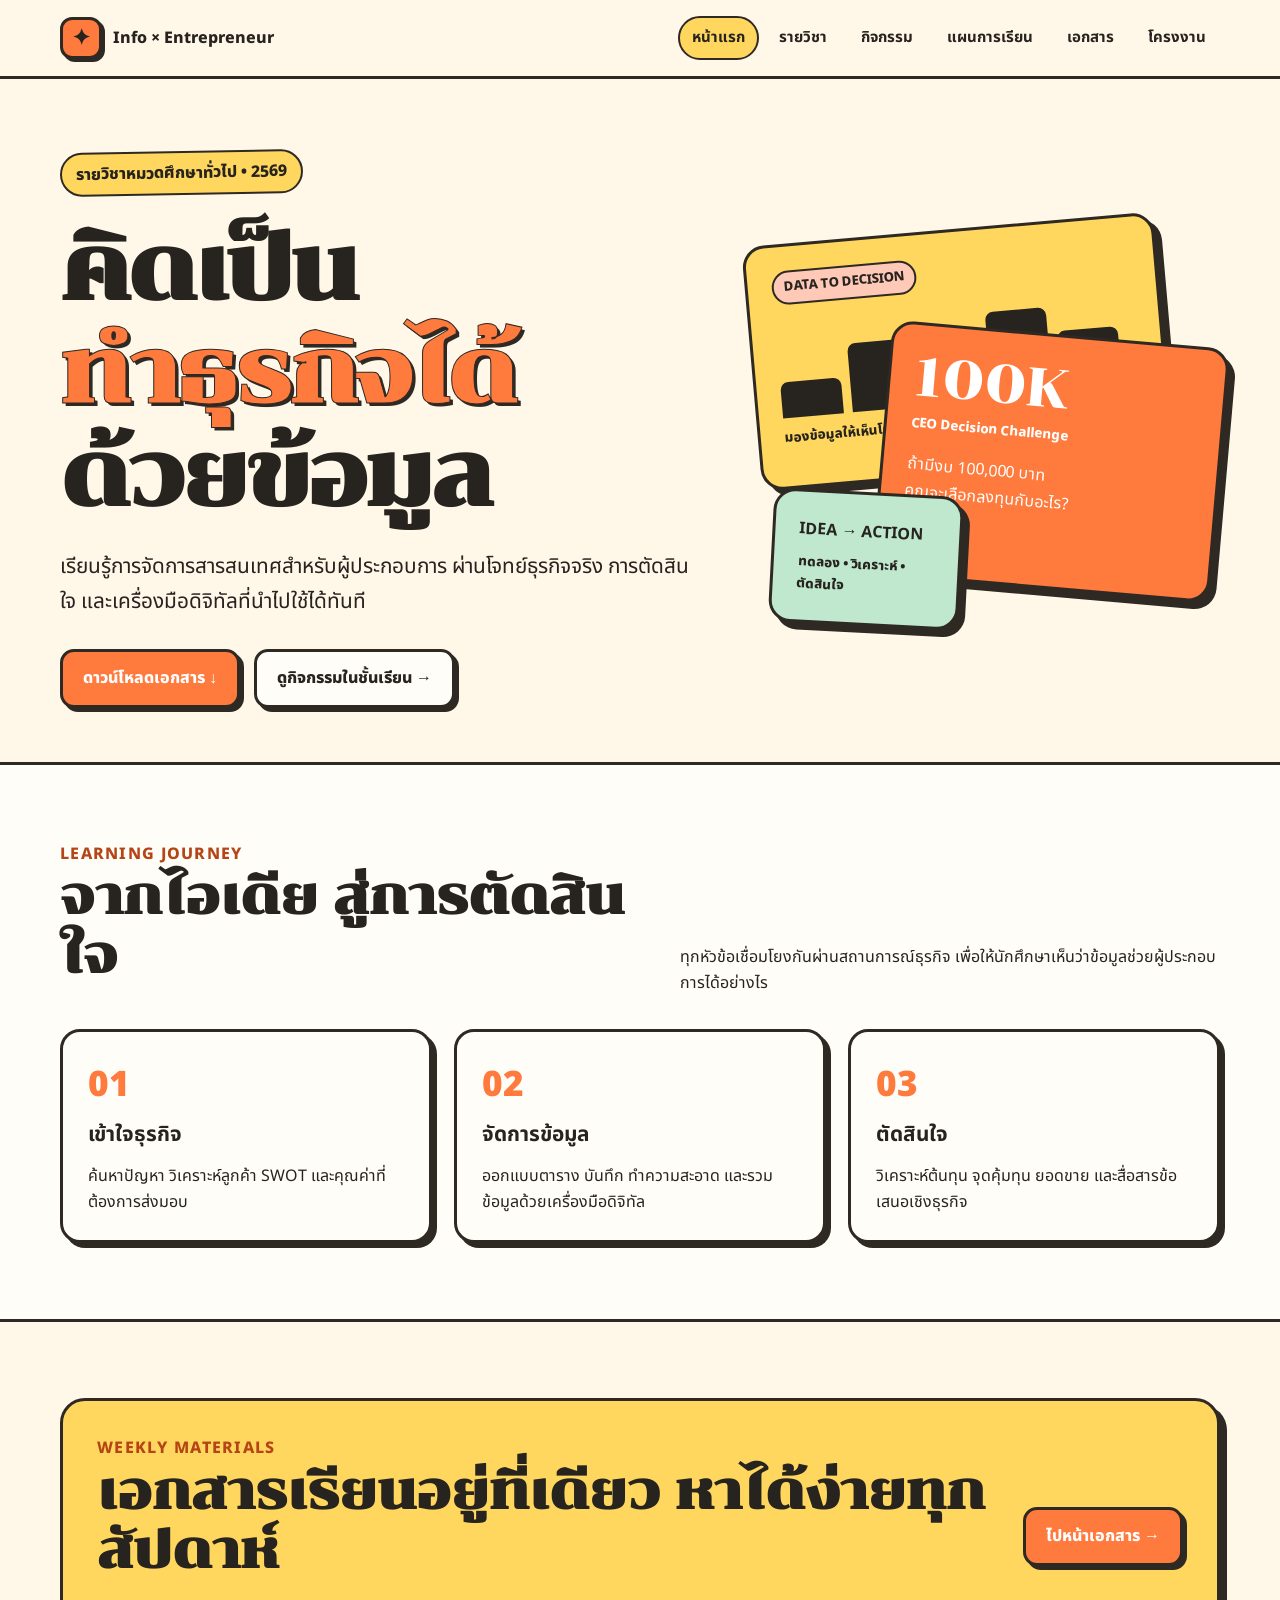
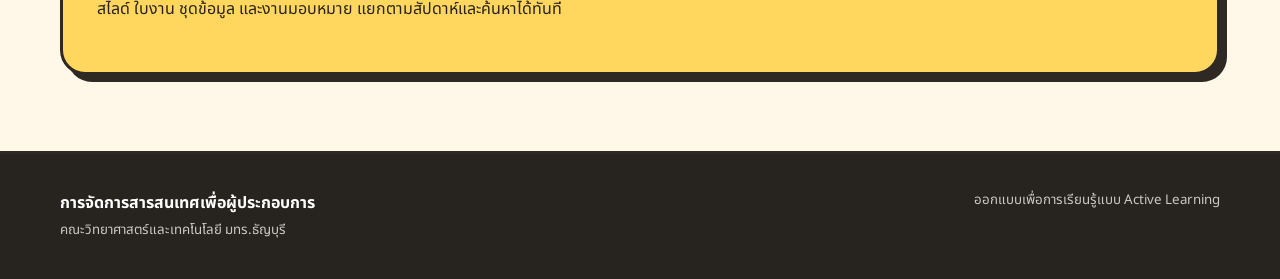
==== index.html @ f2b23de6 "Add files via upload" ====
<!doctype html><html lang="th"><head><meta charset="utf-8"><meta name="viewport" content="width=device-width,initial-scale=1"><meta name="description" content="เว็บไซต์รายวิชาการจัดการสารสนเทศเพื่อผู้ประกอบการ"><title>การจัดการสารสนเทศเพื่อผู้ประกอบการ</title><link rel="stylesheet" href="assets/style.css"></head><body>
<header class="site-header"><nav class="nav container"><a class="brand" href="index.html"><span class="brand-mark"><span>✦</span></span><span>Info × Entrepreneur</span></a><button class="menu-btn" aria-label="เปิดเมนู">เมนู</button><div class="nav-links"><a class="active" href="index.html">หน้าแรก</a><a href="course.html">รายวิชา</a><a href="activities.html">กิจกรรม</a><a href="weekly.html">แผนการเรียน</a><a href="documents.html">เอกสาร</a><a href="project.html">โครงงาน</a></div></nav></header>
<main><section class="hero"><div class="container hero-grid"><div><span class="eyebrow">รายวิชาหมวดศึกษาทั่วไป • 2569</span><h1>คิดเป็น<br><span class="accent">ทำธุรกิจได้</span><br>ด้วยข้อมูล</h1><p class="lead">เรียนรู้การจัดการสารสนเทศสำหรับผู้ประกอบการ ผ่านโจทย์ธุรกิจจริง การตัดสินใจ และเครื่องมือดิจิทัลที่นำไปใช้ได้ทันที</p><div class="actions"><a class="btn primary" href="documents.html">ดาวน์โหลดเอกสาร ↓</a><a class="btn" href="activities.html">ดูกิจกรรมในชั้นเรียน →</a></div></div><div class="collage" aria-label="ภาพประกอบข้อมูลและธุรกิจ"><div class="tile tile-a"><span class="tag">DATA TO DECISION</span><div class="chart"><i></i><i></i><i></i><i></i><i></i></div><small>มองข้อมูลให้เห็นโอกาส</small></div><div class="tile tile-b"><div class="big">100K</div><small>CEO Decision Challenge</small><p>ถ้ามีงบ 100,000 บาท<br>คุณจะเลือกลงทุนกับอะไร?</p></div><div class="tile tile-c"><strong>IDEA → ACTION</strong><small>ทดลอง • วิเคราะห์ • ตัดสินใจ</small></div></div></div></section>
<section class="section alt"><div class="container"><div class="section-head"><div><span class="kicker">Learning Journey</span><h2>จากไอเดีย สู่การตัดสินใจ</h2></div><p>ทุกหัวข้อเชื่อมโยงกันผ่านสถานการณ์ธุรกิจ เพื่อให้นักศึกษาเห็นว่าข้อมูลช่วยผู้ประกอบการได้อย่างไร</p></div><div class="grid"><article class="card reveal"><span class="num">01</span><h3>เข้าใจธุรกิจ</h3><p>ค้นหาปัญหา วิเคราะห์ลูกค้า SWOT และคุณค่าที่ต้องการส่งมอบ</p></article><article class="card reveal"><span class="num">02</span><h3>จัดการข้อมูล</h3><p>ออกแบบตาราง บันทึก ทำความสะอาด และรวมข้อมูลด้วยเครื่องมือดิจิทัล</p></article><article class="card reveal"><span class="num">03</span><h3>ตัดสินใจ</h3><p>วิเคราะห์ต้นทุน จุดคุ้มทุน ยอดขาย และสื่อสารข้อเสนอเชิงธุรกิจ</p></article></div></div></section>
<section class="section"><div class="container"><div class="banner reveal"><div><span class="kicker">Weekly Materials</span><h2>เอกสารเรียนอยู่ที่เดียว หาได้ง่ายทุกสัปดาห์</h2><p>สไลด์ ใบงาน ชุดข้อมูล และงานมอบหมาย แยกตามสัปดาห์และค้นหาได้ทันที</p></div><a class="btn primary" href="documents.html">ไปหน้าเอกสาร →</a></div></div></section></main>
<footer class="footer"><div class="container footer-row"><div><strong>การจัดการสารสนเทศเพื่อผู้ประกอบการ</strong><br><small>คณะวิทยาศาสตร์และเทคโนโลยี มทร.ธัญบุรี</small></div><small>ออกแบบเพื่อการเรียนรู้แบบ Active Learning</small></div></footer><script src="assets/script.js"></script></body></html>
---- assets/style.css ----
@import url('https://fonts.googleapis.com/css2?family=Chonburi&family=Noto+Sans+Thai:wght@400;500;600;700;800&display=swap');

:root{--orange:#ff7a3d;--deep:#27231f;--yellow:#ffd75e;--cream:#fff7e8;--paper:#fffdf8;--pink:#ffc9b8;--mint:#bfe8ce;--line:#2f2924;--shadow:7px 7px 0 var(--line)}
*{box-sizing:border-box}html{scroll-behavior:smooth}body{margin:0;background:var(--cream);color:var(--deep);font-family:'Noto Sans Thai',sans-serif;font-size:16px;line-height:1.65}a{color:inherit;text-decoration:none}button,input{font:inherit}.container{width:min(1160px,calc(100% - 32px));margin:auto}
.site-header{position:sticky;top:0;z-index:20;background:rgba(255,247,232,.92);border-bottom:3px solid var(--line);backdrop-filter:blur(10px)}.nav{min-height:76px;display:flex;align-items:center;justify-content:space-between;gap:24px}.brand{display:flex;align-items:center;gap:11px;font-weight:800}.brand-mark{width:42px;height:42px;border:3px solid var(--line);border-radius:12px;background:var(--orange);box-shadow:3px 3px 0 var(--line);display:grid;place-items:center}.brand-mark span{font-size:1.4rem}.nav-links{display:flex;align-items:center;gap:6px;flex-wrap:wrap}.nav-links a{padding:8px 12px;border:2px solid transparent;border-radius:999px;font-size:.94rem;font-weight:700}.nav-links a:hover,.nav-links a.active{border-color:var(--line);background:var(--yellow)}.menu-btn{display:none;background:var(--yellow);border:2px solid var(--line);border-radius:10px;padding:8px 12px}
.hero{padding:72px 0 54px;overflow:hidden}.hero-grid{display:grid;grid-template-columns:1.15fr .85fr;gap:56px;align-items:center}.eyebrow{display:inline-flex;gap:8px;align-items:center;background:var(--yellow);border:2px solid var(--line);border-radius:999px;padding:7px 14px;font-weight:800;transform:rotate(-1deg)}h1,h2,h3{line-height:1.15;margin-top:0}h1{font-family:'Chonburi','Noto Sans Thai',sans-serif;font-size:clamp(3rem,7vw,6.5rem);letter-spacing:-.035em;margin:22px 0 24px}.accent{color:var(--orange);text-shadow:3px 3px 0 var(--line);-webkit-text-stroke:1px var(--line)}.lead{font-size:clamp(1.05rem,2vw,1.3rem);max-width:690px}.actions{display:flex;gap:14px;flex-wrap:wrap;margin-top:30px}.btn{display:inline-flex;align-items:center;justify-content:center;gap:9px;border:3px solid var(--line);border-radius:14px;padding:13px 20px;font-weight:800;background:var(--paper);box-shadow:4px 4px 0 var(--line);transition:.2s}.btn.primary{background:var(--orange);color:#fff}.btn:hover{transform:translate(3px,3px);box-shadow:1px 1px 0 var(--line)}
.collage{position:relative;min-height:430px}.tile{position:absolute;border:3px solid var(--line);box-shadow:var(--shadow);padding:24px;border-radius:22px;transition:.25s}.tile:hover{transform:rotate(0) scale(1.03)!important}.tile-a{inset:15px 56px 170px 0;background:var(--yellow);transform:rotate(-5deg)}.tile-b{inset:120px 0 55px 130px;background:var(--orange);color:white;transform:rotate(5deg)}.tile-c{left:20px;bottom:18px;width:190px;background:var(--mint);transform:rotate(3deg)}.tile .big{font-family:'Chonburi',sans-serif;font-size:3.4rem;line-height:1}.tile small{display:block;font-weight:800;margin-top:10px}.chart{height:95px;display:flex;align-items:end;gap:9px;margin-top:18px}.chart i{display:block;width:17%;background:var(--deep);border-radius:8px 8px 0 0;animation:grow .9s ease both}.chart i:nth-child(1){height:38%}.chart i:nth-child(2){height:72%}.chart i:nth-child(3){height:54%}.chart i:nth-child(4){height:92%}.chart i:nth-child(5){height:66%}@keyframes grow{from{height:0}}
.section{padding:76px 0}.section.alt{background:var(--paper);border-block:3px solid var(--line)}.section-head{display:flex;justify-content:space-between;align-items:end;gap:22px;margin-bottom:32px}.kicker{color:#b54416;font-weight:800;text-transform:uppercase;letter-spacing:.08em}.section h2,.page-hero h1{font-family:'Chonburi','Noto Sans Thai',sans-serif;font-size:clamp(2.1rem,4vw,3.8rem);margin-bottom:12px}.section-head p{max-width:540px;margin:0}.grid{display:grid;grid-template-columns:repeat(3,1fr);gap:22px}.card{background:var(--paper);border:3px solid var(--line);border-radius:20px;padding:25px;box-shadow:5px 5px 0 var(--line);transition:.2s}.card:hover{transform:translateY(-5px)}.card .num{font-size:2.2rem;font-weight:900;color:var(--orange)}.card h3{font-size:1.3rem;margin:8px 0}.card p{margin-bottom:0}.tag{display:inline-block;border:2px solid var(--line);border-radius:999px;padding:4px 10px;font-size:.82rem;font-weight:800;background:var(--pink)}
.banner{display:grid;grid-template-columns:1fr auto;gap:30px;align-items:center;background:var(--yellow);border:3px solid var(--line);border-radius:25px;padding:34px;box-shadow:var(--shadow)}.banner h2{margin-bottom:7px}.footer{border-top:3px solid var(--line);padding:36px 0;background:var(--deep);color:#fff}.footer-row{display:flex;justify-content:space-between;gap:30px;flex-wrap:wrap}.footer small{opacity:.75}
.page-hero{padding:62px 0 44px}.page-hero h1{max-width:820px;margin:14px 0}.page-hero p{font-size:1.15rem;max-width:760px}.two-col{display:grid;grid-template-columns:1fr 1fr;gap:28px}.list{padding:0;list-style:none}.list li{padding:13px 0;border-bottom:2px dashed #c4b9aa}.list li::before{content:'✦';color:var(--orange);margin-right:10px}.timeline{display:grid;gap:16px}.timeline-item{display:grid;grid-template-columns:80px 1fr;gap:18px;align-items:start}.week-badge{background:var(--yellow);border:3px solid var(--line);border-radius:15px;padding:10px;text-align:center;font-weight:900}.timeline-content{background:var(--paper);border:3px solid var(--line);border-radius:18px;padding:20px}.timeline-content h3{margin-bottom:6px}
.toolbar{display:flex;gap:12px;flex-wrap:wrap;margin:24px 0}.search{flex:1;min-width:230px;border:3px solid var(--line);border-radius:14px;padding:12px 15px;background:white;box-shadow:3px 3px 0 var(--line)}.filters{display:flex;gap:8px;flex-wrap:wrap}.filter{border:2px solid var(--line);border-radius:999px;background:white;padding:8px 13px;font-weight:800;cursor:pointer}.filter.active{background:var(--orange);color:white}.docs{display:grid;grid-template-columns:repeat(2,1fr);gap:18px}.doc-card{display:grid;grid-template-columns:72px 1fr auto;align-items:center;gap:17px;background:var(--paper);border:3px solid var(--line);border-radius:18px;padding:18px;box-shadow:4px 4px 0 var(--line)}.doc-week{height:65px;background:var(--yellow);border:2px solid var(--line);border-radius:13px;display:grid;place-items:center;text-align:center;font-weight:900;line-height:1.1}.doc-card h3{font-size:1.08rem;margin:0 0 4px}.doc-card p{margin:0;font-size:.9rem;color:#70665e}.download{width:44px;height:44px;border:2px solid var(--line);border-radius:12px;background:var(--mint);display:grid;place-items:center;font-size:1.2rem}.empty{display:none;text-align:center;padding:45px;border:3px dashed var(--line);border-radius:20px}.rubric{width:100%;border-collapse:separate;border-spacing:0;background:white;border:3px solid var(--line);border-radius:16px;overflow:hidden}.rubric th,.rubric td{padding:15px;text-align:left;border-bottom:2px solid var(--line)}.rubric th{background:var(--yellow)}.rubric tr:last-child td{border-bottom:0}.notice{background:var(--mint);border:3px solid var(--line);border-radius:18px;padding:22px;margin:24px 0}.reveal{opacity:0;transform:translateY(20px);transition:.55s}.reveal.visible{opacity:1;transform:none}
@media(max-width:850px){.menu-btn{display:block}.nav-links{display:none;position:absolute;top:76px;left:0;right:0;background:var(--cream);border-bottom:3px solid var(--line);padding:14px 16px}.nav-links.open{display:grid}.hero-grid,.two-col{grid-template-columns:1fr}.hero-grid{gap:26px}.collage{min-height:390px}.grid{grid-template-columns:1fr 1fr}.docs{grid-template-columns:1fr}.banner{grid-template-columns:1fr}.section-head{align-items:start;flex-direction:column}}@media(max-width:560px){.grid{grid-template-columns:1fr}.hero{padding-top:44px}.tile-a{right:35px}.tile-b{left:82px}.tile-c{width:155px}.doc-card{grid-template-columns:58px 1fr}.download{grid-column:2}.timeline-item{grid-template-columns:58px 1fr}.section{padding:55px 0}}
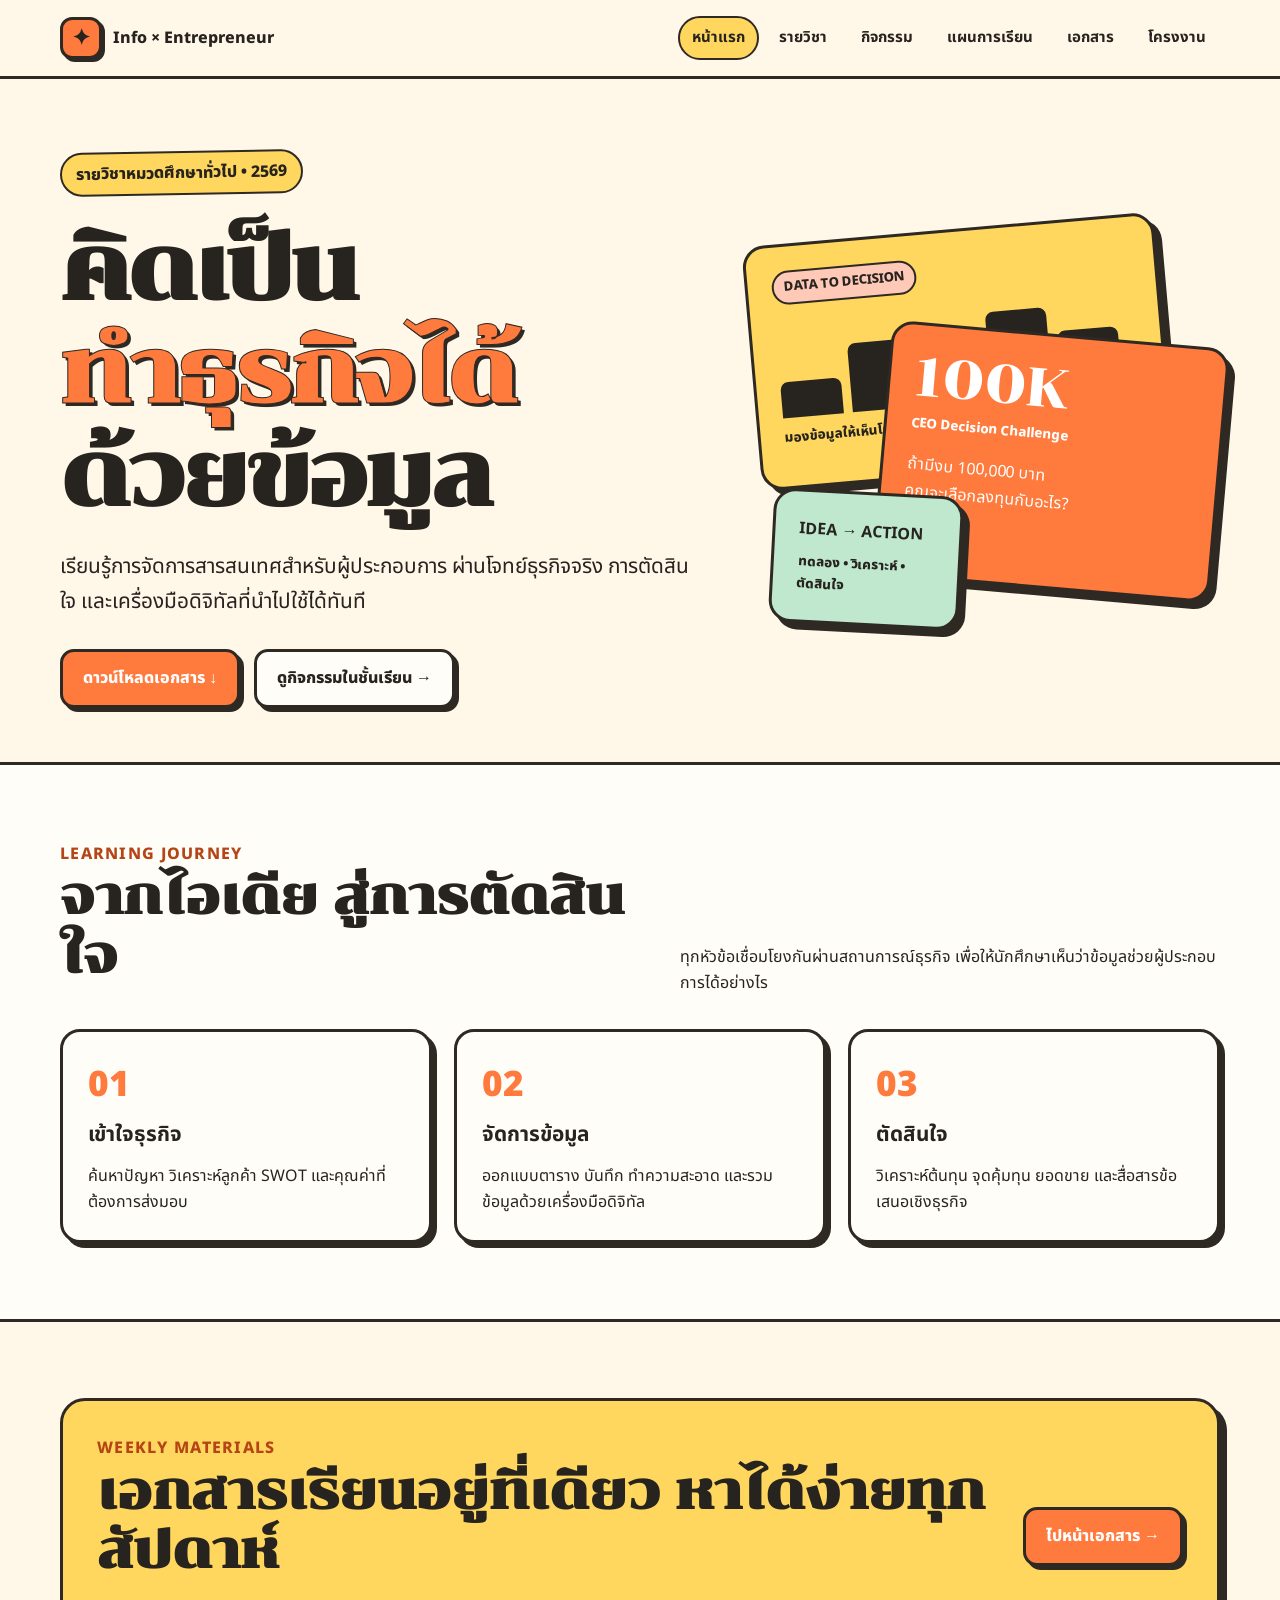
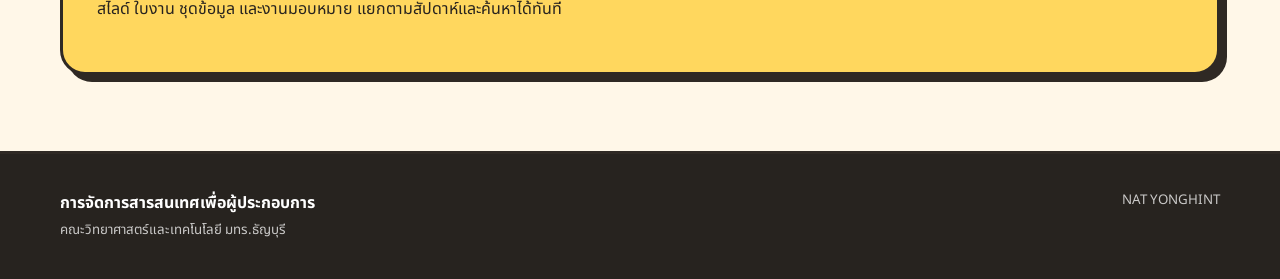
==== commit 107bb44b: "Update index.html" ====
--- a/index.html
+++ b/index.html
@@ -3,4 +3,4 @@
 <main><section class="hero"><div class="container hero-grid"><div><span class="eyebrow">รายวิชาหมวดศึกษาทั่วไป • 2569</span><h1>คิดเป็น<br><span class="accent">ทำธุรกิจได้</span><br>ด้วยข้อมูล</h1><p class="lead">เรียนรู้การจัดการสารสนเทศสำหรับผู้ประกอบการ ผ่านโจทย์ธุรกิจจริง การตัดสินใจ และเครื่องมือดิจิทัลที่นำไปใช้ได้ทันที</p><div class="actions"><a class="btn primary" href="documents.html">ดาวน์โหลดเอกสาร ↓</a><a class="btn" href="activities.html">ดูกิจกรรมในชั้นเรียน →</a></div></div><div class="collage" aria-label="ภาพประกอบข้อมูลและธุรกิจ"><div class="tile tile-a"><span class="tag">DATA TO DECISION</span><div class="chart"><i></i><i></i><i></i><i></i><i></i></div><small>มองข้อมูลให้เห็นโอกาส</small></div><div class="tile tile-b"><div class="big">100K</div><small>CEO Decision Challenge</small><p>ถ้ามีงบ 100,000 บาท<br>คุณจะเลือกลงทุนกับอะไร?</p></div><div class="tile tile-c"><strong>IDEA → ACTION</strong><small>ทดลอง • วิเคราะห์ • ตัดสินใจ</small></div></div></div></section>
 <section class="section alt"><div class="container"><div class="section-head"><div><span class="kicker">Learning Journey</span><h2>จากไอเดีย สู่การตัดสินใจ</h2></div><p>ทุกหัวข้อเชื่อมโยงกันผ่านสถานการณ์ธุรกิจ เพื่อให้นักศึกษาเห็นว่าข้อมูลช่วยผู้ประกอบการได้อย่างไร</p></div><div class="grid"><article class="card reveal"><span class="num">01</span><h3>เข้าใจธุรกิจ</h3><p>ค้นหาปัญหา วิเคราะห์ลูกค้า SWOT และคุณค่าที่ต้องการส่งมอบ</p></article><article class="card reveal"><span class="num">02</span><h3>จัดการข้อมูล</h3><p>ออกแบบตาราง บันทึก ทำความสะอาด และรวมข้อมูลด้วยเครื่องมือดิจิทัล</p></article><article class="card reveal"><span class="num">03</span><h3>ตัดสินใจ</h3><p>วิเคราะห์ต้นทุน จุดคุ้มทุน ยอดขาย และสื่อสารข้อเสนอเชิงธุรกิจ</p></article></div></div></section>
 <section class="section"><div class="container"><div class="banner reveal"><div><span class="kicker">Weekly Materials</span><h2>เอกสารเรียนอยู่ที่เดียว หาได้ง่ายทุกสัปดาห์</h2><p>สไลด์ ใบงาน ชุดข้อมูล และงานมอบหมาย แยกตามสัปดาห์และค้นหาได้ทันที</p></div><a class="btn primary" href="documents.html">ไปหน้าเอกสาร →</a></div></div></section></main>
-<footer class="footer"><div class="container footer-row"><div><strong>การจัดการสารสนเทศเพื่อผู้ประกอบการ</strong><br><small>คณะวิทยาศาสตร์และเทคโนโลยี มทร.ธัญบุรี</small></div><small>ออกแบบเพื่อการเรียนรู้แบบ Active Learning</small></div></footer><script src="assets/script.js"></script></body></html>
+<footer class="footer"><div class="container footer-row"><div><strong>การจัดการสารสนเทศเพื่อผู้ประกอบการ</strong><br><small>คณะวิทยาศาสตร์และเทคโนโลยี มทร.ธัญบุรี</small></div><small>NAT YONGHINT</small></div></footer><script src="assets/script.js"></script></body></html>
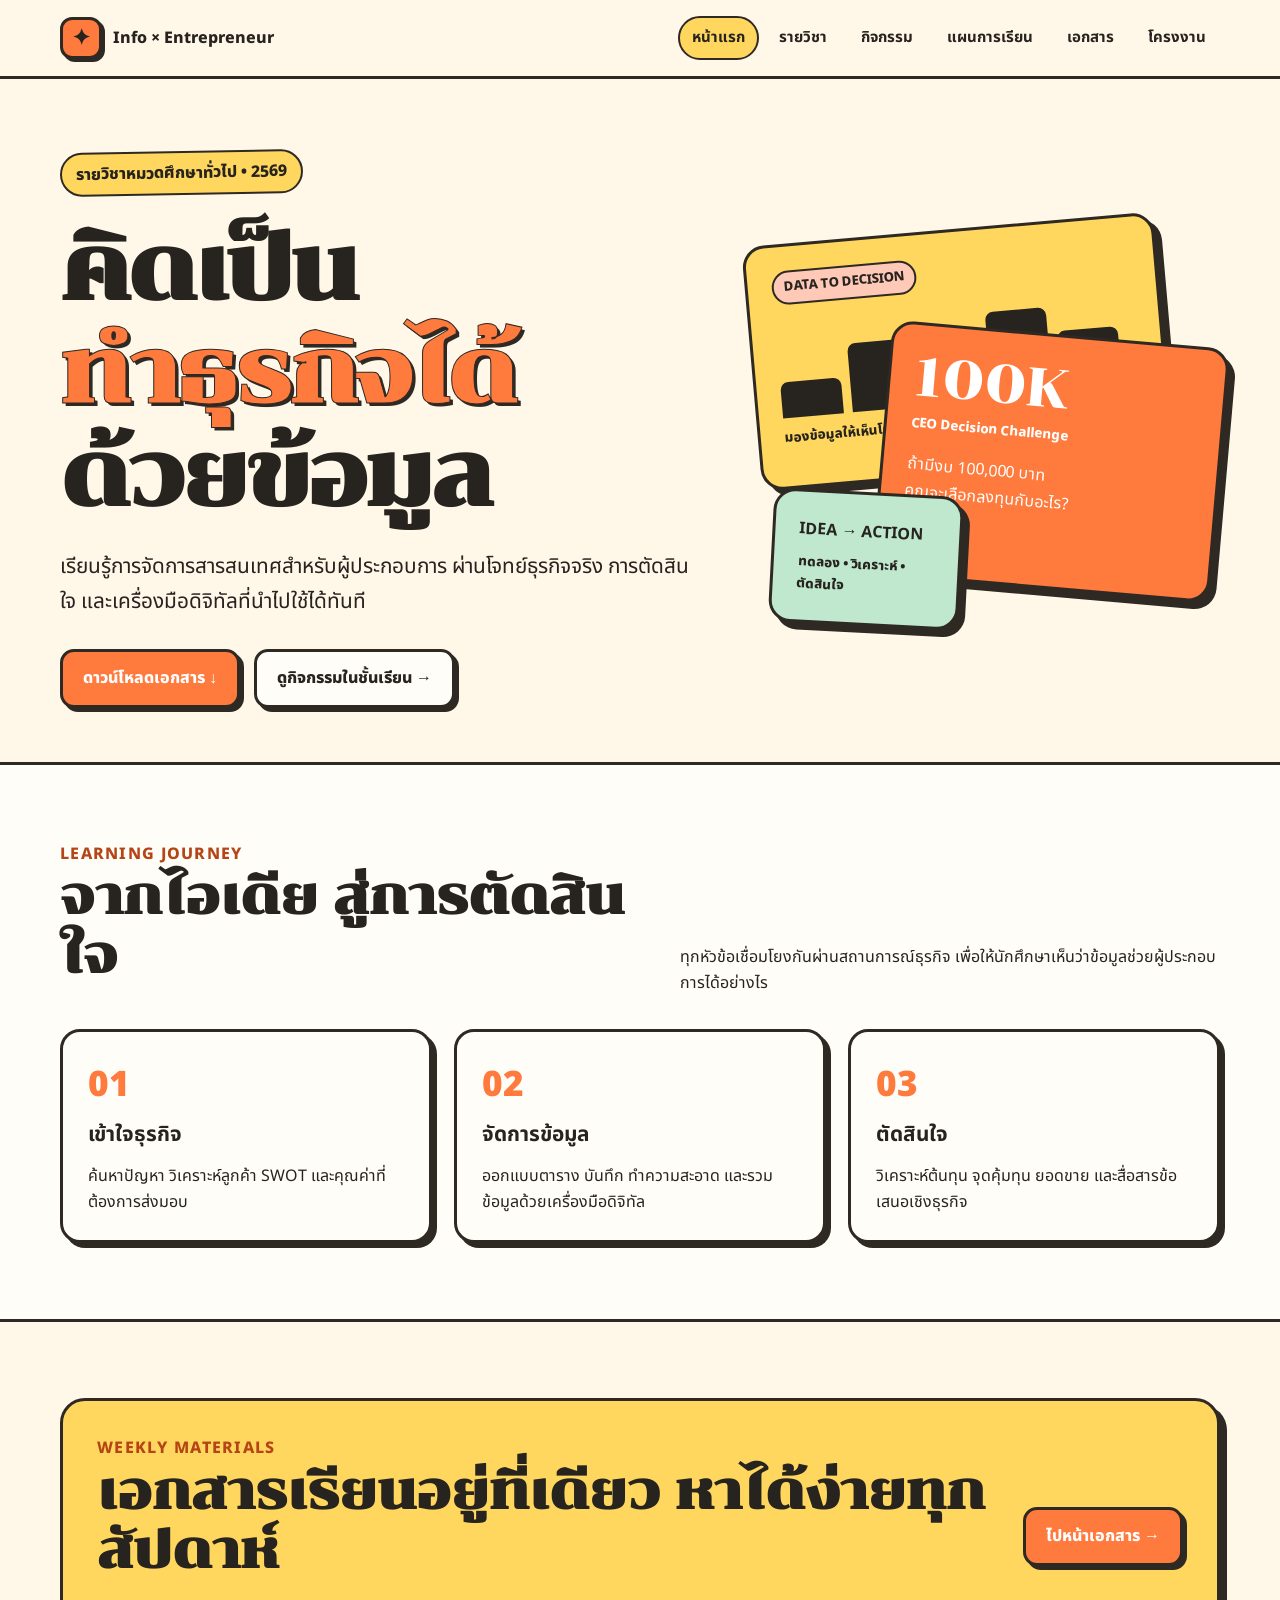
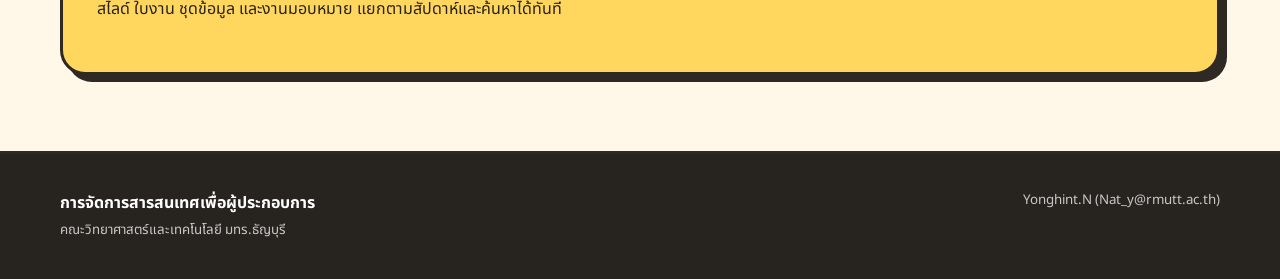
==== commit a8d23625: "Update index.html" ====
--- a/index.html
+++ b/index.html
@@ -1,6 +1,7 @@
 <!doctype html><html lang="th"><head><meta charset="utf-8"><meta name="viewport" content="width=device-width,initial-scale=1"><meta name="description" content="เว็บไซต์รายวิชาการจัดการสารสนเทศเพื่อผู้ประกอบการ"><title>การจัดการสารสนเทศเพื่อผู้ประกอบการ</title><link rel="stylesheet" href="assets/style.css"></head><body>
 <header class="site-header"><nav class="nav container"><a class="brand" href="index.html"><span class="brand-mark"><span>✦</span></span><span>Info × Entrepreneur</span></a><button class="menu-btn" aria-label="เปิดเมนู">เมนู</button><div class="nav-links"><a class="active" href="index.html">หน้าแรก</a><a href="course.html">รายวิชา</a><a href="activities.html">กิจกรรม</a><a href="weekly.html">แผนการเรียน</a><a href="documents.html">เอกสาร</a><a href="project.html">โครงงาน</a></div></nav></header>
 <main><section class="hero"><div class="container hero-grid"><div><span class="eyebrow">รายวิชาหมวดศึกษาทั่วไป • 2569</span><h1>คิดเป็น<br><span class="accent">ทำธุรกิจได้</span><br>ด้วยข้อมูล</h1><p class="lead">เรียนรู้การจัดการสารสนเทศสำหรับผู้ประกอบการ ผ่านโจทย์ธุรกิจจริง การตัดสินใจ และเครื่องมือดิจิทัลที่นำไปใช้ได้ทันที</p><div class="actions"><a class="btn primary" href="documents.html">ดาวน์โหลดเอกสาร ↓</a><a class="btn" href="activities.html">ดูกิจกรรมในชั้นเรียน →</a></div></div><div class="collage" aria-label="ภาพประกอบข้อมูลและธุรกิจ"><div class="tile tile-a"><span class="tag">DATA TO DECISION</span><div class="chart"><i></i><i></i><i></i><i></i><i></i></div><small>มองข้อมูลให้เห็นโอกาส</small></div><div class="tile tile-b"><div class="big">100K</div><small>CEO Decision Challenge</small><p>ถ้ามีงบ 100,000 บาท<br>คุณจะเลือกลงทุนกับอะไร?</p></div><div class="tile tile-c"><strong>IDEA → ACTION</strong><small>ทดลอง • วิเคราะห์ • ตัดสินใจ</small></div></div></div></section>
-<section class="section alt"><div class="container"><div class="section-head"><div><span class="kicker">Learning Journey</span><h2>จากไอเดีย สู่การตัดสินใจ</h2></div><p>ทุกหัวข้อเชื่อมโยงกันผ่านสถานการณ์ธุรกิจ เพื่อให้นักศึกษาเห็นว่าข้อมูลช่วยผู้ประกอบการได้อย่างไร</p></div><div class="grid"><article class="card reveal"><span class="num">01</span><h3>เข้าใจธุรกิจ</h3><p>ค้นหาปัญหา วิเคราะห์ลูกค้า SWOT และคุณค่าที่ต้องการส่งมอบ</p></article><article class="card reveal"><span class="num">02</span><h3>จัดการข้อมูล</h3><p>ออกแบบตาราง บันทึก ทำความสะอาด และรวมข้อมูลด้วยเครื่องมือดิจิทัล</p></article><article class="card reveal"><span class="num">03</span><h3>ตัดสินใจ</h3><p>วิเคราะห์ต้นทุน จุดคุ้มทุน ยอดขาย และสื่อสารข้อเสนอเชิงธุรกิจ</p></article></div></div></section>
-<section class="section"><div class="container"><div class="banner reveal"><div><span class="kicker">Weekly Materials</span><h2>เอกสารเรียนอยู่ที่เดียว หาได้ง่ายทุกสัปดาห์</h2><p>สไลด์ ใบงาน ชุดข้อมูล และงานมอบหมาย แยกตามสัปดาห์และค้นหาได้ทันที</p></div><a class="btn primary" href="documents.html">ไปหน้าเอกสาร →</a></div></div></section></main>
-<footer class="footer"><div class="container footer-row"><div><strong>การจัดการสารสนเทศเพื่อผู้ประกอบการ</strong><br><small>คณะวิทยาศาสตร์และเทคโนโลยี มทร.ธัญบุรี</small></div><small>NAT YONGHINT</small></div></footer><script src="assets/script.js"></script></body></html>
+<section class="section alt"><div class="container"><div class="section-head"><div><span class="kicker">Learning Journey</span><h2>จากไอเดีย สู่การตัดสินใจ</h2></div><p>ทุกหัวข้อเชื่อมโยงกันผ่านสถานการณ์ธุรกิจ เพื่อให้นักศึกษาเห็นว่าข้อมูลช่วยผู้ประกอบการได้อย่างไร</p></div><div class="grid"><article class="card reveal visible"><span class="num">01</span><h3>เข้าใจธุรกิจ</h3><p>ค้นหาปัญหา วิเคราะห์ลูกค้า SWOT และคุณค่าที่ต้องการส่งมอบ</p></article><article class="card reveal visible"><span class="num">02</span><h3>จัดการข้อมูล</h3><p>ออกแบบตาราง บันทึก ทำความสะอาด และรวมข้อมูลด้วยเครื่องมือดิจิทัล</p></article><article class="card reveal visible"><span class="num">03</span><h3>ตัดสินใจ</h3><p>วิเคราะห์ต้นทุน จุดคุ้มทุน ยอดขาย และสื่อสารข้อเสนอเชิงธุรกิจ</p></article></div></div></section>
+<section class="section"><div class="container"><div class="banner reveal visible"><div><span class="kicker">Weekly Materials</span><h2>เอกสารเรียนอยู่ที่เดียว หาได้ง่ายทุกสัปดาห์</h2><p>สไลด์ ใบงาน ชุดข้อมูล และงานมอบหมาย แยกตามสัปดาห์และค้นหาได้ทันที</p></div><a class="btn primary" href="documents.html">ไปหน้าเอกสาร →</a></div></div></section></main>
+<footer class="footer"><div class="container footer-row"><div><strong>การจัดการสารสนเทศเพื่อผู้ประกอบการ</strong><br><small>คณะวิทยาศาสตร์และเทคโนโลยี มทร.ธัญบุรี</small></div><small>Yonghint.N (Nat_y@rmutt.ac.th)</small></div></footer><script src="assets/script.js"></script>
+</body></html>
